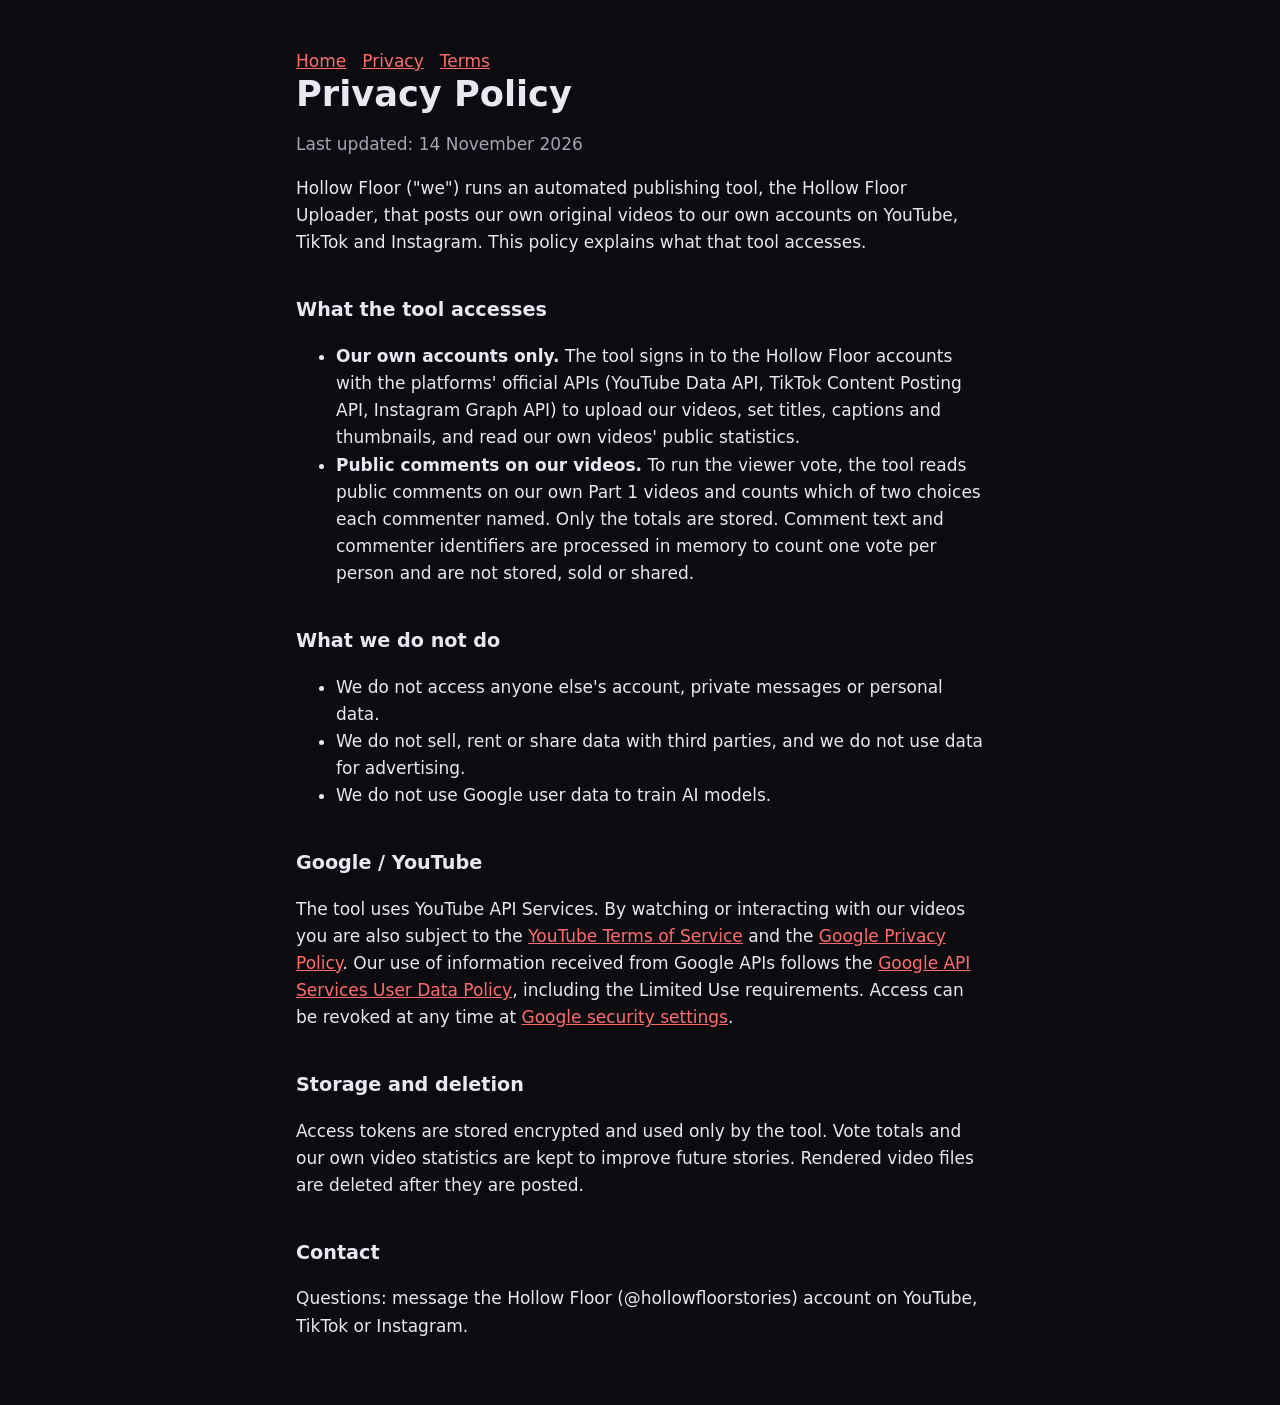
==== privacy.html @ 5bcf59e8 "Hollow Floor site: home, privacy, terms" ====
<!doctype html><html lang="en"><head><meta charset="utf-8"><meta name="viewport" content="width=device-width,initial-scale=1">
<title>Privacy Policy</title><link rel="stylesheet" href="style.css"></head><body><main>
<nav><a href="./">Home</a><a href="privacy.html">Privacy</a><a href="terms.html">Terms</a></nav>
<h1>Privacy Policy</h1><p class="muted">Last updated: 14 November 2026</p>
<p>Hollow Floor ("we") runs an automated publishing tool, the Hollow Floor Uploader, that posts our own original videos to our own accounts on YouTube, TikTok and Instagram. This policy explains what that tool accesses.</p>
<h2>What the tool accesses</h2>
<ul>
<li><strong>Our own accounts only.</strong> The tool signs in to the Hollow Floor accounts with the platforms' official APIs (YouTube Data API, TikTok Content Posting API, Instagram Graph API) to upload our videos, set titles, captions and thumbnails, and read our own videos' public statistics.</li>
<li><strong>Public comments on our videos.</strong> To run the viewer vote, the tool reads public comments on our own Part 1 videos and counts which of two choices each commenter named. Only the totals are stored. Comment text and commenter identifiers are processed in memory to count one vote per person and are not stored, sold or shared.</li>
</ul>
<h2>What we do not do</h2>
<ul><li>We do not access anyone else's account, private messages or personal data.</li>
<li>We do not sell, rent or share data with third parties, and we do not use data for advertising.</li>
<li>We do not use Google user data to train AI models.</li></ul>
<h2>Google / YouTube</h2>
<p>The tool uses YouTube API Services. By watching or interacting with our videos you are also subject to the <a href="https://www.youtube.com/t/terms">YouTube Terms of Service</a> and the <a href="https://policies.google.com/privacy">Google Privacy Policy</a>. Our use of information received from Google APIs follows the <a href="https://developers.google.com/terms/api-services-user-data-policy">Google API Services User Data Policy</a>, including the Limited Use requirements. Access can be revoked at any time at <a href="https://myaccount.google.com/permissions">Google security settings</a>.</p>
<h2>Storage and deletion</h2>
<p>Access tokens are stored encrypted and used only by the tool. Vote totals and our own video statistics are kept to improve future stories. Rendered video files are deleted after they are posted.</p>
<h2>Contact</h2><p>Questions: message the Hollow Floor (@hollowfloorstories) account on YouTube, TikTok or Instagram.</p>
</main></body></html>
---- style.css ----
:root{--bg:#0b0b10;--fg:#e9e7ef;--muted:#a6a3b3;--red:#ff2a2a}
*{box-sizing:border-box}body{margin:0;background:var(--bg);color:var(--fg);font:17px/1.6 system-ui,-apple-system,Segoe UI,Roboto,sans-serif}
main{max-width:720px;margin:0 auto;padding:48px 16px}h1{font-size:2.2rem;line-height:1.1;margin:0 0 8px}h1 span{color:var(--red)}
h2{margin-top:2em;font-size:1.2rem}a{color:#ff6b6b}p,li{color:var(--fg)}.muted{color:var(--muted)}nav a{margin-right:16px}
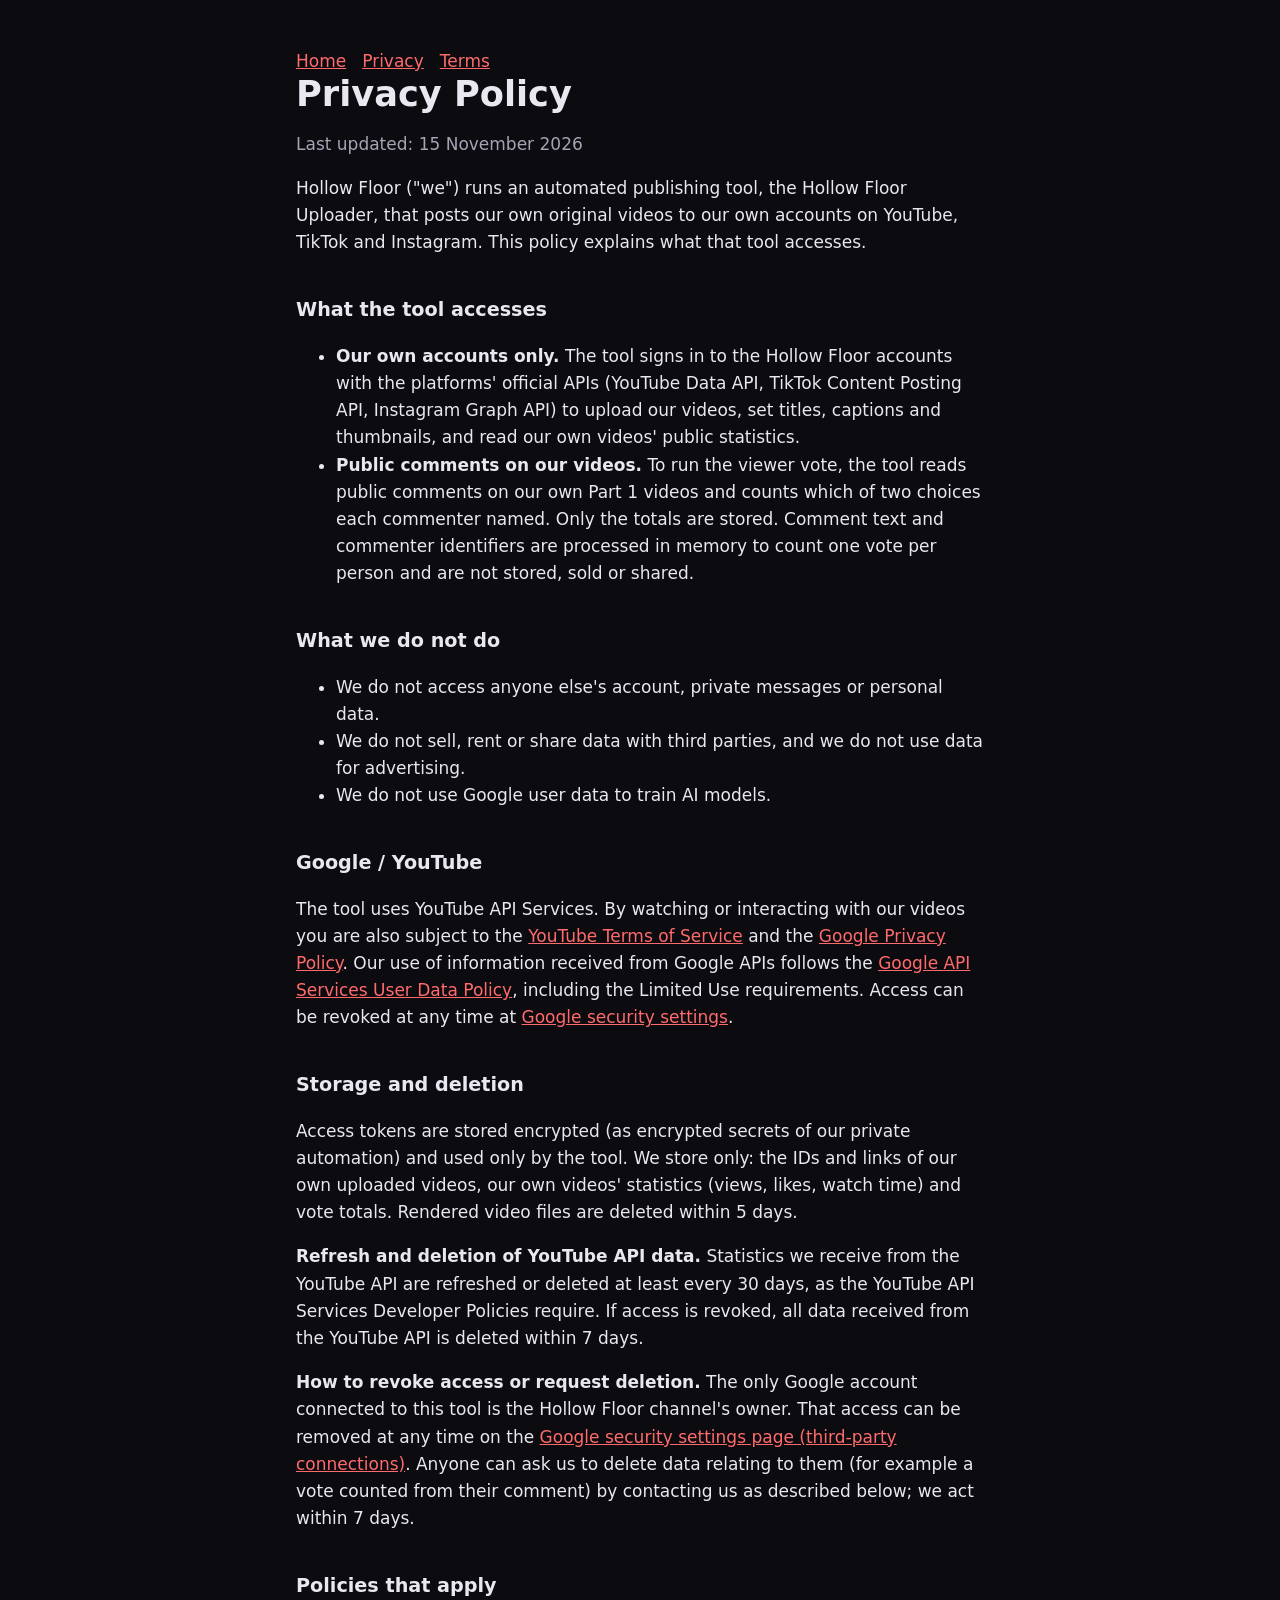
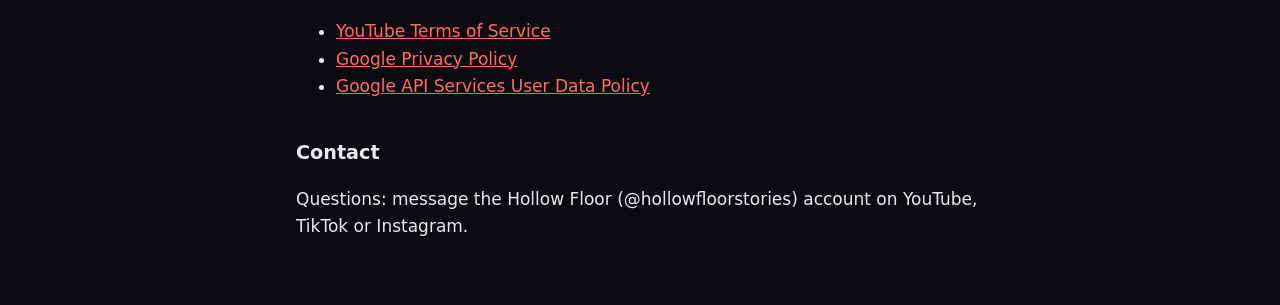
==== commit adb42307: "Privacy: YouTube data refresh/deletion, revocation; homepage: YouTube API Services notice" ====
--- a/privacy.html
+++ b/privacy.html
@@ -1,7 +1,7 @@
 <!doctype html><html lang="en"><head><meta charset="utf-8"><meta name="viewport" content="width=device-width,initial-scale=1">
 <title>Privacy Policy</title><link rel="stylesheet" href="style.css"></head><body><main>
 <nav><a href="./">Home</a><a href="privacy.html">Privacy</a><a href="terms.html">Terms</a></nav>
-<h1>Privacy Policy</h1><p class="muted">Last updated: 14 November 2026</p>
+<h1>Privacy Policy</h1><p class="muted">Last updated: 15 November 2026</p>
 <p>Hollow Floor ("we") runs an automated publishing tool, the Hollow Floor Uploader, that posts our own original videos to our own accounts on YouTube, TikTok and Instagram. This policy explains what that tool accesses.</p>
 <h2>What the tool accesses</h2>
 <ul>
@@ -15,6 +15,10 @@
 <h2>Google / YouTube</h2>
 <p>The tool uses YouTube API Services. By watching or interacting with our videos you are also subject to the <a href="https://www.youtube.com/t/terms">YouTube Terms of Service</a> and the <a href="https://policies.google.com/privacy">Google Privacy Policy</a>. Our use of information received from Google APIs follows the <a href="https://developers.google.com/terms/api-services-user-data-policy">Google API Services User Data Policy</a>, including the Limited Use requirements. Access can be revoked at any time at <a href="https://myaccount.google.com/permissions">Google security settings</a>.</p>
 <h2>Storage and deletion</h2>
-<p>Access tokens are stored encrypted and used only by the tool. Vote totals and our own video statistics are kept to improve future stories. Rendered video files are deleted after they are posted.</p>
+<p>Access tokens are stored encrypted (as encrypted secrets of our private automation) and used only by the tool. We store only: the IDs and links of our own uploaded videos, our own videos' statistics (views, likes, watch time) and vote totals. Rendered video files are deleted within 5 days.</p>
+<p><strong>Refresh and deletion of YouTube API data.</strong> Statistics we receive from the YouTube API are refreshed or deleted at least every 30 days, as the YouTube API Services Developer Policies require. If access is revoked, all data received from the YouTube API is deleted within 7 days.</p>
+<p><strong>How to revoke access or request deletion.</strong> The only Google account connected to this tool is the Hollow Floor channel's owner. That access can be removed at any time on the <a href="https://myaccount.google.com/connections">Google security settings page (third-party connections)</a>. Anyone can ask us to delete data relating to them (for example a vote counted from their comment) by contacting us as described below; we act within 7 days.</p>
+<h2>Policies that apply</h2>
+<ul><li><a href="https://www.youtube.com/t/terms">YouTube Terms of Service</a></li><li><a href="https://policies.google.com/privacy">Google Privacy Policy</a></li><li><a href="https://developers.google.com/terms/api-services-user-data-policy">Google API Services User Data Policy</a></li></ul>
 <h2>Contact</h2><p>Questions: message the Hollow Floor (@hollowfloorstories) account on YouTube, TikTok or Instagram.</p>
 </main></body></html>
